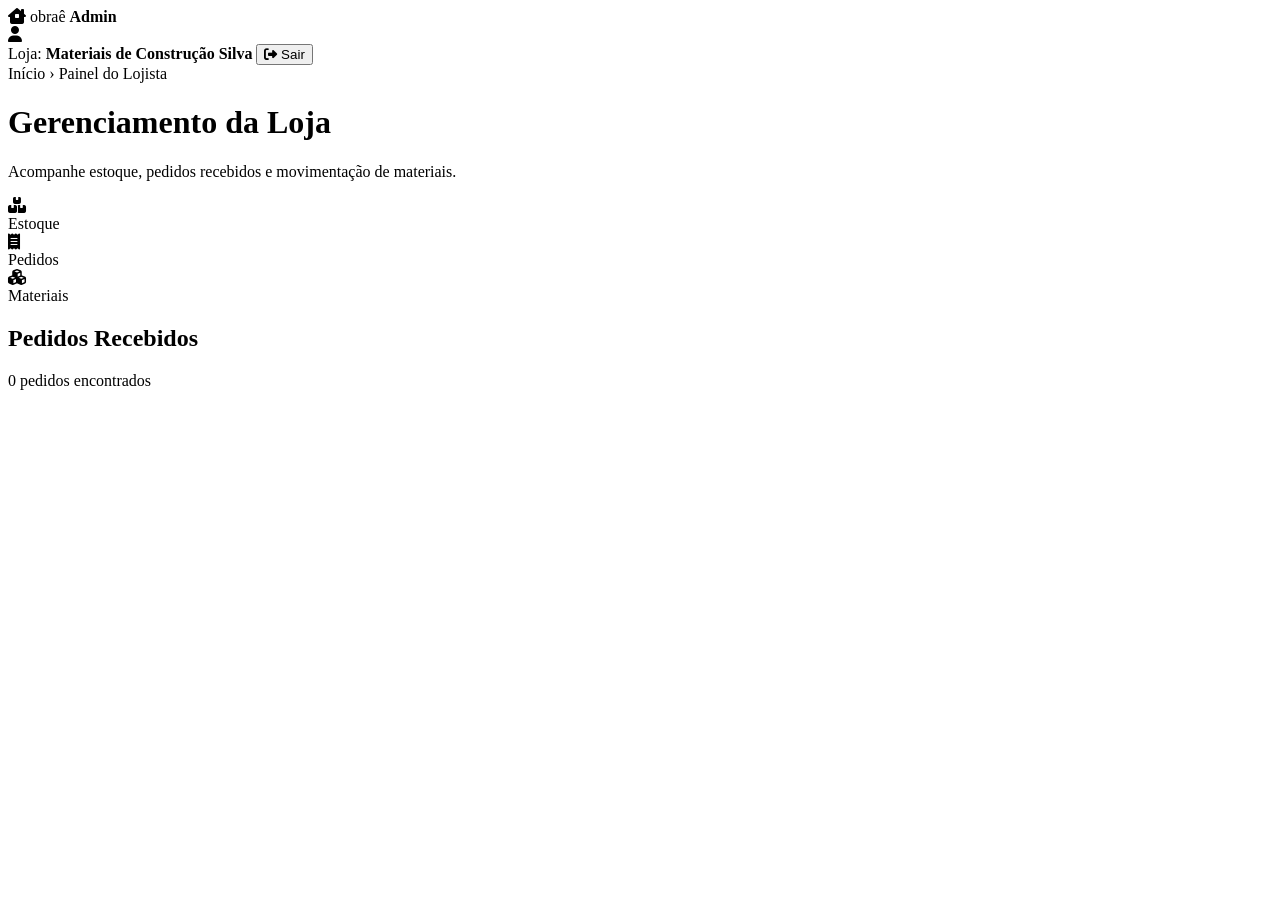
==== frontend/html/admin.html @ 227ada6e "ADM front" ====
<!DOCTYPE html>
<html lang="pt-BR">
<head>
  <meta charset="UTF-8">
  <meta name="viewport" content="width=device-width, initial-scale=1.0">
  <title>Obraê - Painel do Lojista</title>
  <link rel="stylesheet" href="admin.css">
  <link rel="stylesheet" href="https://cdnjs.cloudflare.com/ajax/libs/font-awesome/6.4.0/css/all.min.css">
</head>
<body>

  <!-- 1. CABEÇALHO SUPERIOR (Igual ao topo admin com foto do perfil) -->
  <header class="top-bar">
    <div class="header-container">
      <div class="logo">
        <span class="logo-icon"><i class="fa-solid fa-house-chimney-window"></i></span>
        <span class="logo-text"><span class="brand-orange">obraê</span> <strong>Admin</strong></span>
      </div>

      <div class="store-user">
        <!-- Ícone/foto de perfil adicionado -->
        <div class="profile-avatar">
          <i class="fa-solid fa-user"></i>
        </div>
        <span class="store-name">Loja: <strong>Materiais de Construção Silva</strong></span>
        <button class="btn-logout" id="logoutBtn">
          <i class="fa-solid fa-right-from-bracket"></i> Sair
        </button>
      </div>
    </div>
  </header>

  <main class="main-container">
    
    <!-- SUB-CABEÇALHO DA HOMEPAGE -->
    <div class="page-header">
      <div class="header-titles">
        <span class="breadcrumb">Início › Painel do Lojista</span>
        <h1>Gerenciamento da Loja</h1>
        <p>Acompanhe estoque, pedidos recebidos e movimentação de materiais.</p>
      </div>
    </div>

    <!-- 2. BOTÕES SUPERIORES (Copiados da homepage, reduzidos para 3 itens) -->
    <section class="category-cards">
      <div class="cat-card active" data-filter="todos">
        <div class="cat-icon"><i class="fa-solid fa-boxes-stacked"></i></div>
        <span>Estoque</span>
      </div>
      <div class="cat-card" data-filter="pedidos">
        <div class="cat-icon"><i class="fa-solid fa-receipt"></i></div>
        <span>Pedidos</span>
      </div>
      <div class="cat-card" data-filter="materiais">
        <div class="cat-icon"><i class="fa-solid fa-cubes"></i></div>
        <span>Materiais</span>
      </div>
    </section>

    <!-- TÍTULO DA SEÇÃO INFERIOR -->
    <div class="section-title-bar">
      <h2>Pedidos Recebidos</h2>
      <span class="count-badge" id="orderCount">0 pedidos encontrados</span>
    </div>

    <!-- 3. PARTE INFERIOR: CARDS DE PEDIDOS DETALHADOS NO MESMO GRID DOS PRODUTOS DA HOMEPAGE -->
    <section class="orders-grid" id="ordersGrid">
      <!-- Os cards de pedidos serão renderizados aqui pelo JS -->
    </section>

  </main>

</body>
<script src="admin.js"></script>
</html>
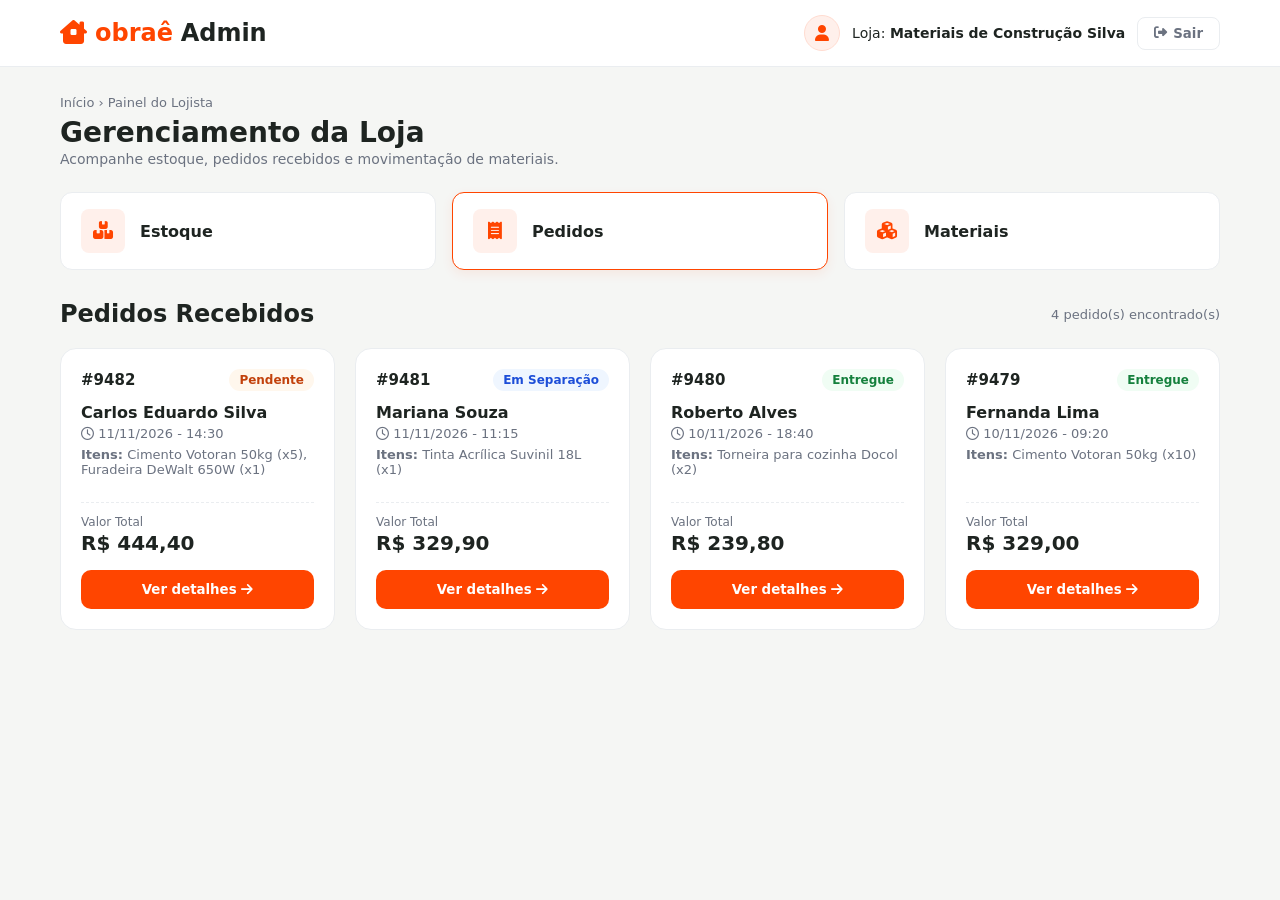
==== commit a4a06269: "Paginas de login" ====
--- a/frontend/html/admin.html
+++ b/frontend/html/admin.html
@@ -4,7 +4,7 @@
   <meta charset="UTF-8">
   <meta name="viewport" content="width=device-width, initial-scale=1.0">
   <title>Obraê - Painel do Lojista</title>
-  <link rel="stylesheet" href="admin.css">
+  <link rel="stylesheet" href="../css/admin.css">
   <link rel="stylesheet" href="https://cdnjs.cloudflare.com/ajax/libs/font-awesome/6.4.0/css/all.min.css">
 </head>
 <body>
@@ -43,15 +43,15 @@
 
     <!-- 2. BOTÕES SUPERIORES (Copiados da homepage, reduzidos para 3 itens) -->
     <section class="category-cards">
-      <div class="cat-card active" data-filter="todos">
+      <div class="cat-card" data-tab="estoque">
         <div class="cat-icon"><i class="fa-solid fa-boxes-stacked"></i></div>
         <span>Estoque</span>
       </div>
-      <div class="cat-card" data-filter="pedidos">
+      <div class="cat-card active" data-tab="pedidos">
         <div class="cat-icon"><i class="fa-solid fa-receipt"></i></div>
         <span>Pedidos</span>
       </div>
-      <div class="cat-card" data-filter="materiais">
+      <div class="cat-card" data-tab="materiais">
         <div class="cat-icon"><i class="fa-solid fa-cubes"></i></div>
         <span>Materiais</span>
       </div>
@@ -59,7 +59,7 @@
 
     <!-- TÍTULO DA SEÇÃO INFERIOR -->
     <div class="section-title-bar">
-      <h2>Pedidos Recebidos</h2>
+      <h2 id="sectionTitle">Pedidos Recebidos</h2>
       <span class="count-badge" id="orderCount">0 pedidos encontrados</span>
     </div>
 
@@ -71,5 +71,5 @@
   </main>
 
 </body>
-<script src="admin.js"></script>
+<script src="../js/admin.js"></script>
 </html>
--- a/frontend/css/admin.css
+++ b/frontend/css/admin.css
@@ -0,0 +1,259 @@
+:root {
+  --primary-orange: #ff4500;
+  --primary-hover: #e03e00;
+  --dark-text: #1e2421;
+  --bg-light: #f5f6f4;
+  --white: #ffffff;
+  --border-color: #eaedf0;
+  --text-muted: #6b7280;
+}
+
+* {
+  box-sizing: border-box;
+  margin: 0;
+  padding: 0;
+  font-family: 'Segoe UI', system-ui, -apple-system, sans-serif;
+}
+
+body {
+  background-color: var(--bg-light);
+  color: var(--dark-text);
+  padding-bottom: 40px;
+}
+
+/* TOP BAR (CABEÇALHO COM FOTO DE PERFIL) */
+.top-bar {
+  background-color: var(--white);
+  border-bottom: 1px solid var(--border-color);
+  padding: 15px 0;
+}
+
+.header-container {
+  max-width: 1200px;
+  margin: 0 auto;
+  padding: 0 20px;
+  display: flex;
+  justify-content: space-between;
+  align-items: center;
+}
+
+.logo {
+  display: flex;
+  align-items: center;
+  gap: 8px;
+  font-size: 24px;
+}
+
+.logo-icon {
+  color: var(--primary-orange);
+}
+
+.brand-orange {
+  color: var(--primary-orange);
+  font-weight: 800;
+}
+
+.store-user {
+  display: flex;
+  align-items: center;
+  gap: 12px;
+  font-size: 14px;
+}
+
+.profile-avatar {
+  width: 36px;
+  height: 36px;
+  border-radius: 50%;
+  background-color: #fff0eb;
+  color: var(--primary-orange);
+  display: flex;
+  align-items: center;
+  justify-content: center;
+  font-size: 16px;
+  border: 1px solid #ffdcd1;
+}
+
+.btn-logout {
+  background: var(--white);
+  border: 1px solid var(--border-color);
+  padding: 8px 16px;
+  border-radius: 8px;
+  cursor: pointer;
+  color: var(--text-muted);
+  font-weight: 600;
+  display: flex;
+  align-items: center;
+  gap: 6px;
+}
+
+.btn-logout:hover {
+  background-color: #fef2f2;
+  color: #ef4444;
+}
+
+/* MAIN CONTAINER */
+.main-container {
+  max-width: 1200px;
+  margin: 25px auto 0;
+  padding: 0 20px;
+}
+
+.breadcrumb {
+  font-size: 13px;
+  color: var(--text-muted);
+}
+
+.header-titles h1 {
+  font-size: 28px;
+  margin: 5px 0 2px;
+}
+
+.header-titles p {
+  color: var(--text-muted);
+  font-size: 14px;
+  margin-bottom: 25px;
+}
+
+/* CARDS DE NAVEGAÇÃO SUPERIORES (MESMO FORMATO HOMEPAGE, 3 BOTÕES) */
+.category-cards {
+  display: grid;
+  grid-template-columns: repeat(3, 1fr);
+  gap: 16px;
+  margin-bottom: 30px;
+}
+
+.cat-card {
+  background: var(--white);
+  border: 1px solid var(--border-color);
+  border-radius: 12px;
+  padding: 16px 20px;
+  display: flex;
+  align-items: center;
+  gap: 15px;
+  cursor: pointer;
+  font-weight: 700;
+  transition: all 0.2s ease;
+}
+
+.cat-card:hover, .cat-card.active {
+  border-color: var(--primary-orange);
+  box-shadow: 0 4px 12px rgba(255, 69, 0, 0.08);
+}
+
+.cat-icon {
+  width: 44px;
+  height: 44px;
+  border-radius: 8px;
+  background-color: #fff0eb;
+  color: var(--primary-orange);
+  display: flex;
+  align-items: center;
+  justify-content: center;
+  font-size: 18px;
+}
+
+/* TÍTULO DA SEÇÃO */
+.section-title-bar {
+  display: flex;
+  justify-content: space-between;
+  align-items: center;
+  margin-bottom: 20px;
+}
+
+.count-badge {
+  font-size: 13px;
+  color: var(--text-muted);
+}
+
+/* GRID DE CARDS DE PEDIDOS DETALHADOS (Estrutura idêntica à vitrine da homepage) */
+.orders-grid {
+  display: grid;
+  grid-template-columns: repeat(auto-fill, minmax(260px, 1fr));
+  gap: 20px;
+}
+
+.order-card {
+  background: var(--white);
+  border: 1px solid var(--border-color);
+  border-radius: 16px;
+  padding: 20px;
+  display: flex;
+  flex-direction: column;
+  justify-content: space-between;
+  position: relative;
+}
+
+.order-header {
+  display: flex;
+  justify-content: space-between;
+  align-items: center;
+  margin-bottom: 12px;
+}
+
+.order-id {
+  font-weight: 800;
+  font-size: 15px;
+}
+
+.status-badge {
+  padding: 4px 10px;
+  border-radius: 20px;
+  font-size: 12px;
+  font-weight: 700;
+}
+
+.status-pendente { background-color: #fff7ed; color: #c2410c; }
+.status-separacao { background-color: #eff6ff; color: #1d4ed8; }
+.status-entregue { background-color: #f0fdf4; color: #15803d; }
+
+.client-info {
+  margin-bottom: 15px;
+}
+
+.client-name {
+  font-weight: 700;
+  font-size: 16px;
+  margin-bottom: 4px;
+}
+
+.order-date, .order-items {
+  font-size: 13px;
+  color: var(--text-muted);
+}
+
+.order-price-box {
+  border-top: 1px dashed var(--border-color);
+  padding-top: 12px;
+  margin-top: 10px;
+  display: flex;
+  flex-direction: column;
+  gap: 2px;
+}
+
+.price-label {
+  font-size: 12px;
+  color: var(--text-muted);
+}
+
+.price-value {
+  font-size: 20px;
+  font-weight: 800;
+  color: var(--dark-text);
+}
+
+.btn-detail {
+  margin-top: 15px;
+  background-color: var(--primary-orange);
+  color: var(--white);
+  border: none;
+  padding: 12px;
+  border-radius: 10px;
+  font-weight: 700;
+  cursor: pointer;
+  transition: background 0.2s;
+  width: 100%;
+}
+
+.btn-detail:hover {
+  background-color: var(--primary-hover);
+}
